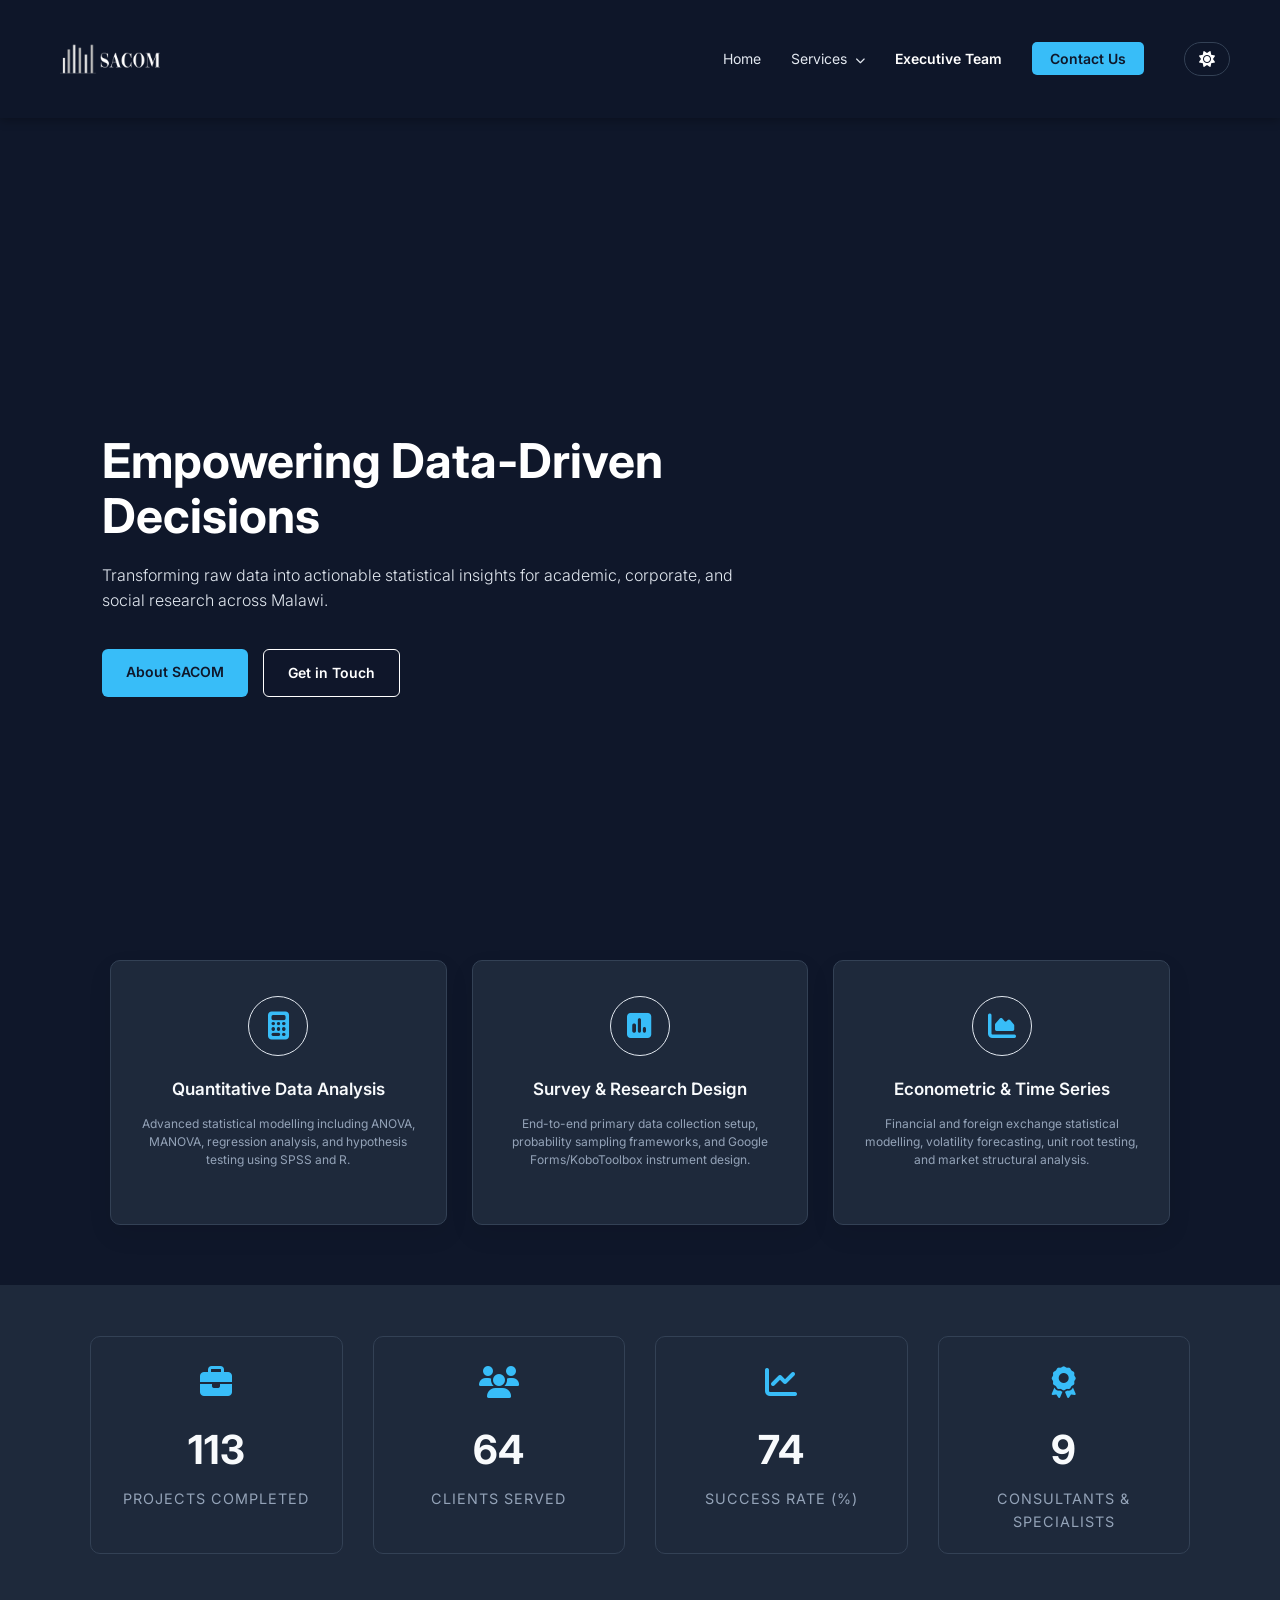
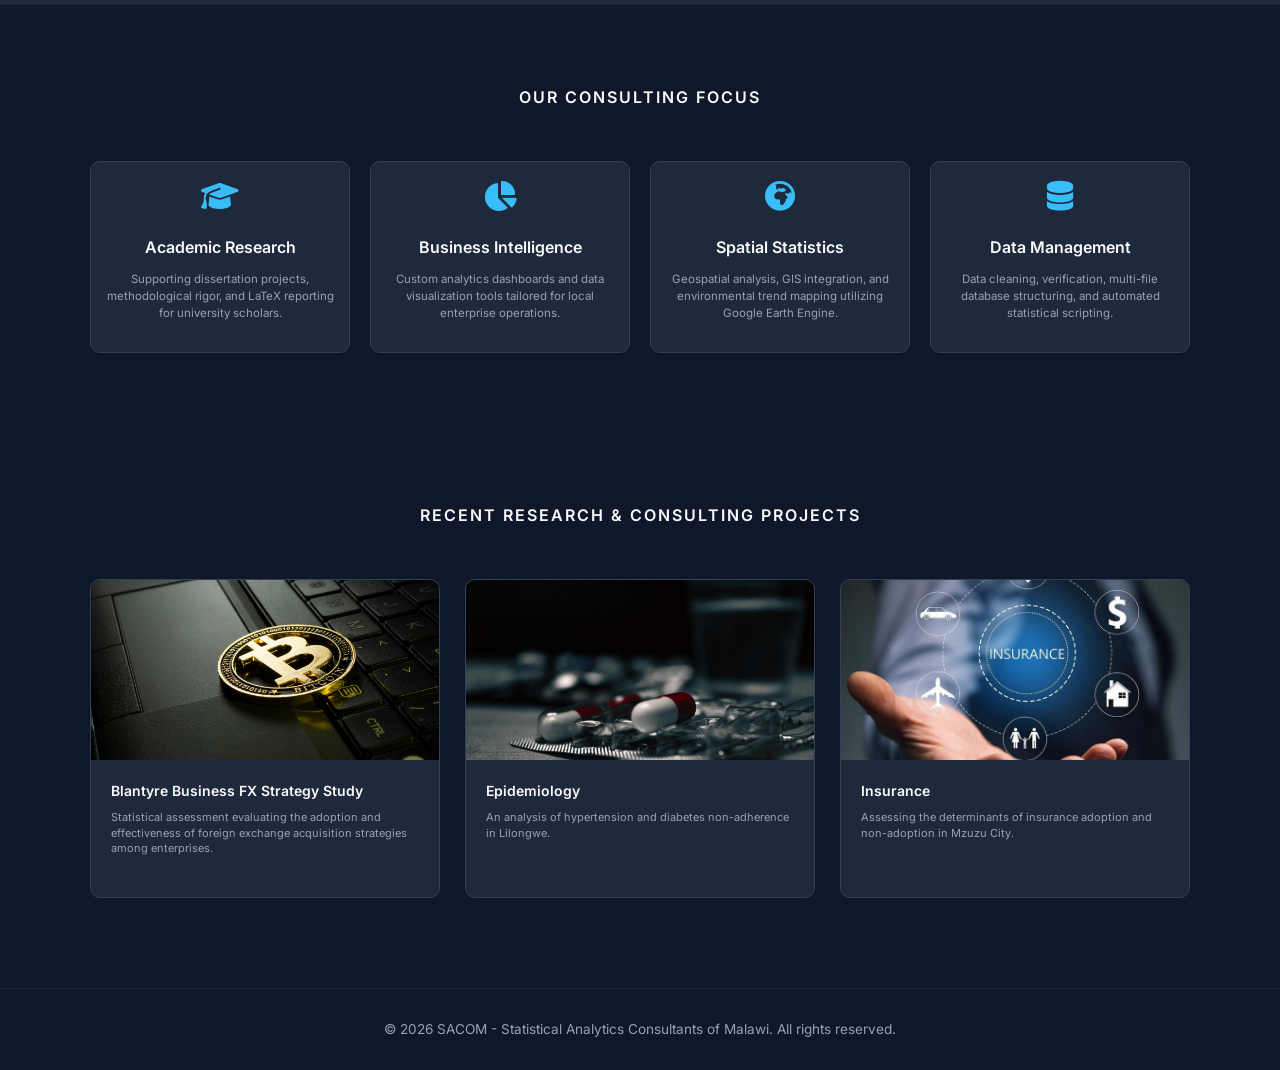
==== index.html @ 36b1c15a "Add files via upload" ====
<!DOCTYPE html>
<html lang="en" data-theme="dark">
<head>
    <meta charset="UTF-8">
    <meta name="viewport" content="width=device-width, initial-scale=1.0">
    <title>SACOM - Statistical Analytics Consultants of Malawi</title>
    <!-- Google Fonts -->
    <link href="https://fonts.googleapis.com/css2?family=Inter:wght@300;400;500;600;700&display=swap" rel="stylesheet">
    <!-- Font Awesome Icons -->
    <link rel="stylesheet" href="https://cdnjs.cloudflare.com/ajax/libs/font-awesome/6.4.0/css/all.min.css">
    <!-- External CSS -->
    <link rel="stylesheet" href="style.css">

    <style>
        /* MAIN CONTENT THEME VARIABLES (Excludes Fixed Navbar, Preloader & Footer) */
        :root {
            --bg-main: #f8fafc;
            --bg-card: #ffffff;
            --bg-hero: #f1f5f9;
            --bg-stat: #f1f5f9;
            --text-primary: #0f172a;
            --text-secondary: #475569;
            --border-color: #e2e8f0;
            --accent-color: #0284c7;
        }

        [data-theme="dark"] {
            --bg-main: #0f172a;
            --bg-card: #1e293b;
            --bg-hero: #0f172a;
            --bg-stat: #1e293b;
            --text-primary: #f8fafc;
            --text-secondary: #94a3b8;
            --border-color: #334155;
            --accent-color: #38bdf8;
        }

        /* Prevent horizontal scrolling & apply dynamic base theme */
        html, body {
            overflow-x: hidden;
            width: 100%;
            margin: 0;
            padding: 0;
            background-color: var(--bg-main) !important;
            color: var(--text-primary) !important;
            transition: background-color 0.3s ease, color 0.3s ease;
        }

        /* PRELOADER BASE STYLES (Locked Dark Theme) */
        #preloader {
            position: fixed;
            top: 0;
            left: 0;
            width: 100vw;
            height: 100vh;
            background-color: #0f172a;
            z-index: 99999;
            display: flex;
            justify-content: center;
            align-items: center;
            padding: 20px;
            box-sizing: border-box;
        }

        .loader-content {
            display: flex;
            flex-direction: column;
            align-items: center;
            justify-content: center;
            text-align: center;
            width: 100%;
            max-width: 500px;
        }

        .loader-logo {
            max-width: 280px;
            width: 100%;
            height: auto;
            object-fit: contain;
            margin-bottom: 25px;
        }

        .progress-container {
            width: 80%;
            max-width: 300px;
            height: 4px;
            background-color: #1e293b;
            border-radius: 2px;
            overflow: hidden;
            margin-bottom: 15px;
        }

        .progress-bar {
            width: 0%;
            height: 100%;
            background-color: #38bdf8;
            animation: loadingProgress 2s ease-in-out forwards;
        }

        @keyframes loadingProgress {
            0% { width: 0%; }
            100% { width: 100%; }
        }

        .loader-text {
            color: #94a3b8;
            font-size: 0.8rem;
            letter-spacing: 1.5px;
            font-weight: 600;
            margin: 0;
            max-width: 90%;
            word-wrap: break-word;
        }

        /* THEME TOGGLE BUTTON STYLES */
        .theme-toggle-btn {
            background: transparent;
            border: 1px solid #334155;
            color: #ffffff;
            padding: 8px 14px;
            border-radius: 20px;
            cursor: pointer;
            font-size: 1rem;
            transition: all 0.3s ease;
            display: flex;
            align-items: center;
            justify-content: center;
            margin-left: 10px;
        }

        .theme-toggle-btn:hover {
            border-color: #38bdf8;
            color: #38bdf8;
        }

        /* HERO & SECTION THEME DYNAMICS */
        .hero-section {
            background-color: var(--bg-hero) !important;
            min-height: 100vh !important;
            display: flex !important;
            flex-direction: column !important;
            justify-content: center !important;
            align-items: flex-start !important; /* Left-align container content */
            padding-top: 80px !important; /* Offset for navbar */
            padding-bottom: 0 !important;
            padding-left: 8% !important; /* Left padding for edge offset */
            padding-right: 8% !important;
            box-sizing: border-box !important;
            transition: background-color 0.3s ease;
        }

        .hero-content {
            text-align: left !important;
            max-width: 650px;
        }

        /* Locked Hero Title & Subtitle for High Contrast */
        .hero-title {
            color: #ffffff !important;
        }

        .hero-subtitle {
            color: #e2e8f0 !important;
        }

        /* SECTION BACKGROUNDS AND HEADINGS DYNAMIC FIX */
        .top-cards-container {
            background-color: var(--bg-main) !important;
            margin-top: 0 !important;
            margin-bottom: 0 !important;
            padding: 60px 20px !important;
            position: relative;
            z-index: 2;
            transition: background-color 0.3s ease, color 0.3s ease;
        }

        .focus-section, 
        .projects-section {
            background-color: var(--bg-main) !important;
            transition: background-color 0.3s ease, color 0.3s ease;
        }

        .section-title {
            color: var(--text-primary) !important;
            transition: color 0.3s ease;
        }

        /* CARD THEME STYLING */
        .top-card, .focus-item, .project-card, .stat-card {
            background-color: var(--bg-card) !important;
            border: 1px solid var(--border-color) !important;
            border-radius: 10px;
            transition: background-color 0.3s ease, border-color 0.3s ease;
        }

        .top-card h3, .focus-item h4, .project-body h4, .stat-card h3 {
            color: var(--text-primary) !important;
        }

        .top-card p, .focus-item p, .project-body p, .stat-card p {
            color: var(--text-secondary) !important;
        }

        .card-icon, .focus-icon, .stat-icon {
            color: var(--accent-color) !important;
        }

        .stats-section {
            background-color: var(--bg-stat) !important;
            padding: 50px 20px;
            transition: background-color 0.3s ease;
        }

        /* MOBILE RESPONSIVE STYLES (Screens <= 768px) */
        @media screen and (max-width: 768px) {
            .loader-logo {
                max-width: 200px !important;
                margin-bottom: 20px !important;
            }

            .loader-text {
                font-size: 0.7rem !important;
                letter-spacing: 1px !important;
            }

            .progress-container {
                width: 70% !important;
            }

            .navbar {
                padding: 12px 15px !important;
                flex-direction: column !important;
                align-items: center !important;
                gap: 12px !important;
                position: relative !important;
                width: 100% !important;
                box-sizing: border-box !important;
            }

            .logo-img {
                height: 100px !important;
            }

            .nav-links {
                display: flex !important;
                flex-wrap: wrap !important;
                justify-content: center !important;
                gap: 12px !important;
                padding: 0 !important;
                margin: 0 !important;
                font-size: 0.85rem !important;
            }

            .hero-section {
                padding: 40px 20px !important;
                min-height: 100vh !important;
                align-items: center !important;
            }

            .hero-content {
                padding: 20px 0 !important;
                text-align: center !important;
            }

            .hero-title {
                font-size: 1.8rem !important;
                line-height: 1.25 !important;
            }

            .hero-subtitle {
                font-size: 0.95rem !important;
                line-height: 1.5 !important;
                margin-bottom: 25px !important;
            }

            .hero-buttons {
                display: flex !important;
                flex-direction: column !important;
                gap: 12px !important;
                width: 100% !important;
            }

            .btn-primary, .btn-secondary {
                width: 100% !important;
                box-sizing: border-box !important;
                text-align: center !important;
            }

            .top-cards-container {
                display: flex !important;
                flex-direction: column !important;
                padding: 30px 15px !important;
                gap: 20px !important;
                margin-top: 0 !important;
            }

            .top-card, .focus-item, .project-card {
                width: 100% !important;
                box-sizing: border-box !important;
            }

            .focus-section, .projects-section {
                padding: 40px 15px !important;
            }

            .focus-grid, .projects-grid {
                display: flex !important;
                flex-direction: column !important;
                gap: 20px !important;
            }

            .section-title {
                font-size: 1.4rem !important;
                text-align: center !important;
            }
        }
    </style>
</head>

<body id="top">

    <!-- PRELOADER -->
    <div id="preloader">
        <div class="loader-content">
            <img src="SACOM1.png" alt="SACOM Logo" class="loader-logo">
            <div class="progress-container">
                <div class="progress-bar"></div>
            </div>
            <p class="loader-text">STATISTICAL ANALYTICS CONSULTANTS OF MALAWI</p>
        </div>
    </div>

    <!-- NAVIGATION HEADER (Locked Dark Theme) -->
    <nav class="navbar" style="position: fixed; top: 0; width: 100%; background-color: rgba(15, 23, 42, 0.95); z-index: 1000;">
        <a href="#top" class="logo">
            <img src="SACOM1.png" alt="SACOM Analytics Logo" class="logo-img">
        </a>
        <ul class="nav-links" style="display: flex; align-items: center;">
            <li><a href="#top">Home</a></li>
            <li class="dropdown">
                <a href="javascript:void(0)" class="dropdown-toggle">Services <i class="fas fa-chevron-down dropdown-arrow"></i></a>
                <ul class="dropdown-menu">
                    <li><a href="services.html">All Services</a></li>
                    <li><a href="academic.html">Academic & Research Advisory</a></li>
                    <li><a href="corporate.html">Corporate & Business Analytics</a></li>
                    <li><a href="me_analytics.html">Monitoring, Evaluation & Development Analytics</a></li>
                    <li><a href="training.html">Software Training & Professional Capacity Building</a></li>
                </ul>
            </li>
            <li><a href="executive-team.html" style="color: #ffffff; font-weight: 600; text-decoration: none;">Executive Team</a></li>
            <li><a href="https://mail.google.com/mail/?view=cm&fs=1&to=sacom.consultants.info@gmail.com&su=Inquiry%20for%20SACOM" target="_blank" class="btn-contact" style="background-color: #38bdf8; color: #0f172a; padding: 8px 18px; border-radius: 5px; font-weight: 600; text-decoration: none;">Contact Us</a></li>
            
            <!-- THEME TOGGLE BUTTON -->
            <li>
                <button id="theme-toggle" class="theme-toggle-btn" aria-label="Toggle Theme">
                    <i class="fas fa-sun" id="theme-icon"></i>
                </button>
            </li>
        </ul>
    </nav>

    <!-- HERO SECTION -->  
    <section id="home" class="hero-section">
        <div class="hero-content">
            <h1 class="hero-title" style="color: #ffffff !important;">Empowering Data-Driven Decisions</h1>
            <p class="hero-subtitle" style="color: #e2e8f0 !important;">Transforming raw data into actionable statistical insights for academic, corporate, and social research across Malawi.</p>
            <div class="hero-buttons">
                <a href="about.html" class="btn-primary" style="background-color: #38bdf8; color: #0f172a; padding: 12px 24px; border-radius: 6px; font-weight: 600; text-decoration: none;">About SACOM</a>
                <a href="https://mail.google.com/mail/?view=cm&fs=1&to=sacom.consultants.info@gmail.com&su=Inquiry%20for%20SACOM" target="_blank" class="btn-secondary" style="border: 1px solid #ffffff; color: #ffffff !important; padding: 12px 24px; border-radius: 6px; font-weight: 600; text-decoration: none;">Get in Touch</a>
            </div>
        </div>
    </section>

    <!-- CORE SERVICES CARDS SECTION -->
    <section id="services" class="top-cards-container">
        <div class="top-card">
            <div class="card-icon"><i class="fa-solid fa-calculator"></i></div>
            <h3>Quantitative Data Analysis</h3>
            <p>Advanced statistical modelling including ANOVA, MANOVA, regression analysis, and hypothesis testing using SPSS and R.</p>
        </div>
        <div class="top-card">
            <div class="card-icon"><i class="fa-solid fa-square-poll-vertical"></i></div>
            <h3>Survey & Research Design</h3>
            <p>End-to-end primary data collection setup, probability sampling frameworks, and Google Forms/KoboToolbox instrument design.</p>
        </div>
        <div class="top-card">
            <div class="card-icon"><i class="fa-solid fa-chart-area"></i></div>
            <h3>Econometric & Time Series</h3>
            <p>Financial and foreign exchange statistical modelling, volatility forecasting, unit root testing, and market structural analysis.</p>
        </div>
    </section>

    <!-- STATS COUNTER SECTION -->
    <section class="stats-section">
        <div class="stats-container">
            <div class="stat-card">
                <div class="stat-icon"><i class="fa-solid fa-briefcase"></i></div>
                <h3 class="counter" data-target="150">0</h3>
                <p>Projects Completed</p>
            </div>
            <div class="stat-card">
                <div class="stat-icon"><i class="fa-solid fa-users"></i></div>
                <h3 class="counter" data-target="85">0</h3>
                <p>Clients Served</p>
            </div>
            <div class="stat-card">
                <div class="stat-icon"><i class="fa-solid fa-chart-line"></i></div>
                <h3 class="counter" data-target="98">0</h3>
                <p>Success Rate (%)</p>
            </div>
            <div class="stat-card">
                <div class="stat-icon"><i class="fa-solid fa-award"></i></div>
                <h3 class="counter" data-target="12">0</h3>
                <p>Consultants & Specialists</p>
            </div>
        </div>
    </section>

    <!-- CONSULTING FOCUS SECTION -->
    <section id="focus" class="focus-section">
        <h2 class="section-title">OUR CONSULTING FOCUS</h2>
        <div class="focus-grid">
            <div class="focus-item">
                <div class="focus-icon"><i class="fa-solid fa-graduation-cap"></i></div>
                <h4>Academic Research</h4>
                <p>Supporting dissertation projects, methodological rigor, and LaTeX reporting for university scholars.</p>
            </div>
            <div class="focus-item">
                <div class="focus-icon"><i class="fa-solid fa-chart-pie"></i></div>
                <h4>Business Intelligence</h4>
                <p>Custom analytics dashboards and data visualization tools tailored for local enterprise operations.</p>
            </div>
            <div class="focus-item">
                <div class="focus-icon"><i class="fa-solid fa-earth-africa"></i></div>
                <h4>Spatial Statistics</h4>
                <p>Geospatial analysis, GIS integration, and environmental trend mapping utilizing Google Earth Engine.</p>
            </div>
            <div class="focus-item">
                <div class="focus-icon"><i class="fa-solid fa-database"></i></div>
                <h4>Data Management</h4>
                <p>Data cleaning, verification, multi-file database structuring, and automated statistical scripting.</p>
            </div>
        </div>
    </section>

    <!-- RECENT PROJECTS SECTION -->
    <section id="projects" class="projects-section">
        <h2 class="section-title">RECENT RESEARCH & CONSULTING PROJECTS</h2>
        <div class="projects-grid">
            <div class="project-card">
                <img class="project-img" src="fx1.jpg" alt="Foreign Exchange Market Study">
                <div class="project-body">
                    <h4>Blantyre Business FX Strategy Study</h4>
                    <p>Statistical assessment evaluating the adoption and effectiveness of foreign exchange acquisition strategies among enterprises.</p>
                </div>
            </div>
            <div class="project-card">
                <img class="project-img" src="epd.jpg" alt="Epidemiological Research">
                <div class="project-body">
                    <h4>Epidemiology</h4>
                    <p>An analysis of hypertension and diabetes non-adherence in Lilongwe.</p>
                </div>
            </div>
            <div class="project-card">
                <img class="project-img" src="ins.jpeg" alt="Financial Market Analytics">
                <div class="project-body">
                    <h4>Insurance</h4>
                    <p>Assessing the determinants of insurance adoption and non-adoption in Mzuzu City.</p>
                </div>
            </div>
        </div>
    </section>

    <!-- FOOTER SECTION (Locked Dark Theme) -->
    <footer style="background-color: #0f172a; border-top: 1px solid #1e293b; padding: 30px 20px; text-align: center;">
        <p style="color: #94a3b8; font-size: 0.85rem; margin: 0;">
            &copy; <span id="current-year">2026</span> SACOM - Statistical Analytics Consultants of Malawi. All rights reserved.
        </p>
    </footer>

   <!-- FLOATING BACK-TO-TOP BUTTON -->
    <a href="#top" id="backToTop" class="back-to-top" aria-label="Back to Top">
        <i class="fas fa-arrow-up"></i>
    </a>

    <!-- External JavaScript -->
    <script src="script.js"></script>
</body>
</html>
---- style.css ----
/* --- RESET & GLOBAL STYLES --- */
* {
    margin: 0;
    padding: 0;
    box-sizing: border-box;
    font-family: 'Inter', sans-serif;
    scroll-behavior: smooth;
}

body {
    color: #333333;
    background-color: #f8fafc;
    line-height: 1.6;
}

a {
    text-decoration: none;
    color: inherit;
}

/* --- HERO SECTION --- */
.hero-section {
    position: relative; /* Changed back from sticky */
    min-height: 650px;
    background: linear-gradient(rgba(15, 23, 42, 0.82), rgba(15, 23, 42, 0.82)), 
                url('https://images.unsplash.com/photo-1486406146926-c627a92ad1ab?q=80&w=2070&auto=format&fit=crop') no-repeat center center/cover;
    color: #ffffff;
    padding: 120px 80px 120px 80px;
}

/* --- SERVICES PAGE HERO --- */
.services-hero {
    padding-top: 140px !important;
    padding-bottom: 40px;
    text-align: center;
}

/* Navigation Header */
.navbar {
    position: fixed;
    top: 0;
    left: 0;
    width: 100%;
    z-index: 1000;
    background-color: rgba(15, 23, 42, 0.95); /* Dark background keeps text visible while scrolling */
    display: flex;
    justify-content: space-between;
    align-items: center;
    padding: 9px 50px;
    box-shadow: 0 2px 10px rgba(0, 0, 0, 0.3);
}

.logo {
    display: flex;
    align-items: center;
    gap: 12px;
    font-weight: 700;
    letter-spacing: 1.5px;
    font-size: 20px;
}

.logo-subtext {
    font-size: 10px; 
    font-weight: 300; 
    letter-spacing: 3px; 
    display: block; 
    margin-top: -4px;
}

.logo-icon {
    font-size: 28px;
    color: #ffffff;
}

.nav-links {
    display: flex;
    align-items: center;
    gap: 30px;
    list-style: none;
    font-size: 14px;
    font-weight: 400;
    color: #e2e8f0;
}

.nav-links a:hover {
    color: #ffffff;
}

.btn-contact {
    background-color: #4f709c;
    color: white;
    padding: 8px 18px;
    border-radius: 4px;
    transition: background 0.3s;
}

.btn-contact:hover {
    background-color: #213555;
}

/* Hero Content */
.hero-content {
    max-width: 650px;
    margin-top: 150px;
}

.hero-title {
    font-size: 48px;
    font-weight: 700;
    line-height: 1.15;
    margin-bottom: 20px;
}

.hero-subtitle {
    font-size: 16px;
    color: #cbd5e1;
    margin-bottom: 35px;
    font-weight: 300;
}

.hero-buttons {
    display: flex;
    gap: 15px;
}

.btn-primary {
    background-color: #5b8fb9;
    color: white;
    padding: 12px 28px;
    border-radius: 4px;
    font-weight: 500;
    font-size: 14px;
    transition: background 0.3s;
}

.btn-primary:hover {
    background-color: #4f709c;
}

.btn-secondary {
    background-color: rgba(15, 23, 42, 0.6);
    border: 1px solid rgba(255, 255, 255, 0.2);
    color: white;
    padding: 12px 28px;
    border-radius: 4px;
    font-weight: 500;
    font-size: 14px;
    transition: border-color 0.3s;
}

.btn-secondary:hover {
    border-color: #ffffff;
}

/* --- SERVICES CARDS SECTION --- */
.top-cards-container {
    max-width: 1100px;
    margin: -90px auto 0 auto;
    position: relative;
    z-index: 10;
    display: grid;
    grid-template-columns: repeat(3, 1fr);
    gap: 25px;
    padding: 0 20px;
}

.top-card {
    background: #ffffff;
    padding: 35px 25px 30px 25px;
    border-radius: 6px;
    text-align: center;
    box-shadow: 0 10px 25px rgba(0, 0, 0, 0.08);
    display: flex;
    flex-direction: column;
    align-items: center;
    transition: transform 0.3s ease;
}

.top-card:hover {
    transform: translateY(-5px);
}

.top-card .card-icon {
    font-size: 28px;
    color: #30475e;
    margin-bottom: 20px;
    width: 60px;
    height: 60px;
    border-radius: 50%;
    border: 1px solid #e2e8f0;
    display: flex;
    align-items: center;
    justify-content: center;
}

.top-card h3 {
    font-size: 17px;
    font-weight: 600;
    color: #1e293b;
    margin-bottom: 12px;
}

.top-card p {
    font-size: 12px;
    color: #64748b;
    line-height: 1.5;
    margin-bottom: 25px;
}

.btn-card {
    background-color: #4f709c;
    color: white;
    padding: 8px 24px;
    border-radius: 4px;
    font-size: 13px;
    font-weight: 500;
    margin-top: auto;
}

/* --- CONSULTING FOCUS SECTION --- */
.focus-section {
    padding: 80px 20px;
    text-align: center;
    background-color: #f1f5f9;
}

.section-title {
    font-size: 16px;
    letter-spacing: 2px;
    color: #64748b;
    text-transform: uppercase;
    font-weight: 600;
    margin-bottom: 50px;
}

.focus-grid {
    max-width: 1100px;
    margin: 0 auto;
    display: grid;
    grid-template-columns: repeat(4, 1fr);
    gap: 20px;
}

.focus-item {
    display: flex;
    flex-direction: column;
    align-items: center;
    padding: 10px;
}

.focus-icon {
    font-size: 30px;
    color: #4f709c;
    margin-bottom: 15px;
}

.focus-item h4 {
    font-size: 16px;
    font-weight: 600;
    color: #1e293b;
    margin-bottom: 10px;
}

.focus-item p {
    font-size: 11.5px;
    color: #64748b;
    line-height: 1.5;
    margin-bottom: 20px;
}

.btn-link {
    background-color: #e2e8f0;
    color: #475569;
    padding: 6px 16px;
    border-radius: 4px;
    font-size: 11px;
    font-weight: 500;
}

/* --- RECENT PROJECTS SECTION --- */
.projects-section {
    background-color: #0f172a;
    padding: 70px 20px 90px 20px;
    text-align: center;
}

.projects-section .section-title {
    color: #cbd5e1;
}

.projects-grid {
    max-width: 1100px;
    margin: 0 auto;
    display: grid;
    grid-template-columns: repeat(3, 1fr);
    gap: 25px;
}

.project-card {
    background-color: #ffffff;
    border-radius: 6px;
    overflow: hidden;
    text-align: left;
    display: flex;
    flex-direction: column;
}

.project-img {
    width: 100%;
    height: 180px;
    object-fit: cover;
}

.project-body {
    padding: 20px;
    display: flex;
    flex-direction: column;
    flex-grow: 1;
}

.project-body h4 {
    font-size: 14px;
    font-weight: 600;
    color: #1e293b;
    margin-bottom: 8px;
}

.project-body p {
    font-size: 11px;
    color: #64748b;
    margin-bottom: 20px;
    line-height: 1.4;
}

.btn-view {
    background-color: #5b8fb9;
    color: white;
    padding: 6px 20px;
    border-radius: 4px;
    font-size: 12px;
    width: fit-content;
    margin-top: auto;
}

/* Responsive Layout Adjustments */
@media (max-width: 900px) {
    .top-cards-container, .focus-grid, .projects-grid {
        grid-template-columns: repeat(2, 1fr);
    }
}
@media (max-width: 600px) {
    .hero-section { padding: 20px 20px 100px 20px; }
    .top-cards-container, .focus-grid, .projects-grid {
        grid-template-columns: 1fr;
    }
}

/* Logo Styling */
.logo {
    display: flex;
    align-items: center;
}

.logo-img {
    height: 100px;
    width: 120px;
    object-fit: contain;
}

/* --- ABOUT PAGE STYLES --- */
.about-container {
    max-width: 900px;
    margin: 60px auto;
    padding: 0 20px;
}

.about-content-card {
    background-color: #0f172a;
    padding: 50px 40px;
    border-radius: 8px;
    box-shadow: 0 10px 30px rgba(0, 0, 0, 0.05);
}

.about-title {
    font-size: 32px;
    font-weight: 700;
    color: #7697e3;
    margin-bottom: 10px;
}

.title-underline {
    width: 60px;
    height: 4px;
    background-color: #5b8fb9;
    margin-bottom: 30px;
    border-radius: 2px;
}

.about-text {
    font-size: 16px;
    color: #ffffff;
    line-height: 1.8;
    margin-bottom: 20px;
}

/* --- PRELOADER STYLES --- */
#preloader {
    position: fixed;
    top: 0;
    left: 0;
    width: 100%;
    height: 100vh;
    background-color: #0f172a;
    display: flex;
    justify-content: center;
    align-items: center;
    z-index: 9999;
    transition: opacity 0.6s ease, visibility 0.6s ease;
}

#preloader.fade-out {
    opacity: 0;
    visibility: hidden;
}

.loader-content {
    text-align: center;
    display: flex;
    flex-direction: column;
    align-items: center;
}

/* Animated Logo inside Preloader */
.loader-logo {
    height: 500px; /* Adjust height to match your desired logo size */
    width: auto;
    object-fit: contain;
    animation: logoFloat 3s ease-in-out infinite alternate;
}

/* Vertical Floating Animation with Soft Glow Effect */
@keyframes logoFloat {
    0% {
        transform: translateY(0);
        filter: drop-shadow(0 2px 4px rgba(56, 189, 248, 0.2));
    }
    100% {
        transform: translateY(-12px);
        filter: drop-shadow(0 10px 20px rgba(76, 186, 233, 0.4));
    }
}

/* Loading Bar */
.progress-container {
    width: 220px;
    height: 4px;
    background-color: rgba(255, 255, 255, 0.1);
    border-radius: 4px;
    margin: 5px 0 12px 0;
    overflow: hidden;
}

.progress-bar {
    width: 0%;
    height: 100%;
    background-color: #38bdf8;
    border-radius: 4px;
    animation: fillProgress 2s ease-in-out forwards;
}

@keyframes fillProgress {
    0% { width: 0%; }
    50% { width: 60%; }
    100% { width: 100%; }
}

.loader-text {
    color: #94a3b8;
    font-size: 12px;
    font-weight: 600;
    letter-spacing: 2px;
}

/* --- DROPDOWN NAVIGATION --- */
.nav-links li.dropdown {
    position: relative;
}

.dropdown-arrow {
    font-size: 10px;
    margin-left: 4px;
    transition: transform 0.3s ease;
}

/* Hide menu by default */
.dropdown-menu {
    position: absolute;
    top: 100%;
    left: 0;
    background-color: #0f172a; /* Matches navbar background */
    min-width: 200px;
    padding: 10px 0;
    margin-top: 10px;
    border-radius: 6px;
    box-shadow: 0 10px 25px rgba(0, 0, 0, 0.3);
    list-style: none;
    opacity: 0;
    visibility: hidden;
    transform: translateY(10px);
    transition: all 0.3s ease;
    z-index: 1001;
}

/* Dropdown menu items styling */
.dropdown-menu li {
    width: 100%;
}

.dropdown-menu li a {
    display: block;
    padding: 10px 20px;
    color: #cbd5e1;
    font-size: 14px;
    white-space: nowrap;
    transition: background-color 0.2s ease, color 0.2s ease;
}

.dropdown-menu li a:hover {
    background-color: #1e293b;
    color: #38bdf8;
}

/* Display menu on hover */
.dropdown:hover .dropdown-menu {
    opacity: 1;
    visibility: visible;
    transform: translateY(0);
}

.dropdown:hover .dropdown-arrow {
    transform: rotate(180deg);
}

/* --- SERVICES PAGE STYLES --- */
body.services-page {
    background-color: #ffffff;
    color: #e2e8f0;
    font-family: 'Inter', sans-serif;
}

.services-hero {
    text-align: center;
    padding: 60px 20px 40px;
    max-width: 900px;
    margin: 0 auto;
}

.services-hero h1 {
    font-size: 32px;
    font-weight: 800;
    letter-spacing: 1px;
    color: #1e293b;
    text-transform: uppercase;
}

.hero-divider {
    width: 70px;
    height: 4px;
    background-color: #f59e0b; /* Gold/Yellow accent bar */
    margin: 15px auto 20px;
    border-radius: 2px;
}

.services-hero p {
    color: #000000;
    font-size: 16px;
    line-height: 1.6;
}

/* 2-Column Grid Layout matching reference template */
.services-section {
    max-width: 1200px;
    margin: 0 auto;
    padding: 20px 20px 80px;
}

.services-grid {
    display: grid;
    grid-template-columns: repeat(2, 1fr);
    gap: 30px;
}

@media (max-width: 900px) {
    .services-grid {
        grid-template-columns: 1fr;
    }
}

/* Individual Card Design */
.service-card {
    background-color: #131f37;
    border: 1px solid #1e2d4a;
    border-radius: 12px;
    padding: 30px;
    transition: transform 0.3s ease, box-shadow 0.3s ease, border-color 0.3s ease;
}

.service-card:hover {
    transform: translateY(-5px);
    border-color: #38bdf8;
    box-shadow: 0 12px 30px rgba(0, 0, 0, 0.4);
}

.card-header {
    display: flex;
    align-items: center;
    gap: 16px;
    margin-bottom: 18px;
}

/* Badge for Logos (Golden yellow container like template image) */
.card-badge {
    width: 54px;
    height: 54px;
    background-color: #ffffff;
    border-radius: 10px;
    display: flex;
    align-items: center;
    justify-content: center;
    flex-shrink: 0;
}

.package-logo {
    width: 32px;
    height: 32px;
    object-fit: contain;
}

.card-header h3 {
    font-size: 20px;
    font-weight: 700;
    color: #ffffff;
    line-height: 1.3;
}

.card-desc {
    color: #94a3b8;
    font-size: 14px;
    line-height: 1.6;
    margin-bottom: 22px;
}

/* Bullet list with turquoise icons */
.card-list {
    list-style: none;
    padding: 0;
    margin: 0;
}

.card-list li {
    font-size: 14px;
    color: #cbd5e1;
    margin-bottom: 10px;
    display: flex;
    align-items: flex-start;
    gap: 10px;
}

.card-list li i {
    color: #38bdf8; /* Soft blue checkmark */
    font-size: 15px;
    margin-top: 3px;
}

/* ==========================================
   MOBILE & RESPONSIVE LAYOUT FIXES
   ========================================== */

/* Prevent horizontal page scrolling */
html, body {
    width: 100%;
    overflow-x: hidden;
}

/* Adjust layout on screens 768px wide or smaller */
@media screen and (max-width: 768px) {

    /* 1. Fix Executive Cards (Stack image above text) */
    div[style*="display: flex; gap: 35px"] {
        flex-direction: column !important;
        align-items: center !important;
        text-align: center !important;
        padding: 20px !important;
        gap: 20px !important;
    }

    /* Center bullet points inside stacked cards */
    div[style*="display: flex; gap: 35px"] ul {
        text-align: left !important;
        padding-left: 20px !important;
    }


    /* 2. Fix Grid Cards (Services & Capacity Building) */
    div[style*="grid-template-columns"] {
        grid-template-columns: 1fr !important; /* Force single column on mobile */
        gap: 15px !important;
    }

    /* 3. Adjust Hero Typography & Spacing */
    .services-hero, section {
        padding-left: 15px !important;
        padding-right: 15px !important;
    }

    h1 {
        font-size: 1.75rem !important;
        line-height: 1.3 !important;
    }

    h2 {
        font-size: 1.4rem !important;
    }

    p {
        font-size: 0.95rem !important;
        text-align: left !important; /* Avoid stretched text justification on mobile */
    }

    /* 4. Fix Navbar Overflow on Mobile */
    .navbar {
        padding: 12px 15px !important;
        flex-wrap: wrap;
    }

    .nav-links {
        gap: 12px !important;
        font-size: 0.85rem !important;
        flex-wrap: wrap;
        justify-content: center;
    }

    /* Reduce image size slightly for mobile header */
    div[style*="width: 150px; height: 150px"] {
        width: 120px !important;
        height: 120px !important;
    }
}
/* STATS SECTION STYLES */
.stats-section {
    background-color: #0f172a;
    padding: 50px 20px;
    border-top: 1px solid #1e293b;
    border-bottom: 1px solid #1e293b;
}

.stats-container {
    max-width: 1100px;
    margin: 0 auto;
    display: grid;
    grid-template-columns: repeat(auto-fit, minmax(200px, 1fr));
    gap: 30px;
    text-align: center;
}

.stat-card {
    padding: 20px;
}

.stat-icon {
    font-size: 2rem;
    color: #38bdf8;
    margin-bottom: 10px;
}

.counter {
    font-size: 2.5rem;
    font-weight: 700;
    color: #f8fafc;
    margin: 5px 0;
}

.stat-card p {
    color: #94a3b8;
    font-size: 0.9rem;
    margin: 0;
    text-transform: uppercase;
    letter-spacing: 1px;
}
/* FLOATING BACK TO TOP BUTTON (WHITE STYLE) */
html {
    scroll-behavior: smooth;
}

.back-to-top {
    position: fixed;
    bottom: 30px;
    right: 30px;
    width: 50px;
    height: 50px;
    background-color: #ffffff;
    color: #0f172a !important;
    border-radius: 50%;
    display: flex;
    align-items: center;
    justify-content: center;
    font-size: 1.2rem;
    text-decoration: none;
    box-shadow: 0 4px 15px rgba(0, 0, 0, 0.35);
    opacity: 0;
    visibility: hidden;
    transform: translateY(20px);
    transition: all 0.3s ease-in-out;
    z-index: 9999;
}

/* Shown on scroll */
.back-to-top.active {
    opacity: 1;
    visibility: visible;
    transform: translateY(0);
}

/* Hover state */
.back-to-top:hover {
    background-color: #e2e8f0;
    color: #0284c7 !important;
    transform: translateY(-4px);
    box-shadow: 0 6px 20px rgba(255, 255, 255, 0.25);
}

@media screen and (max-width: 768px) {
    .back-to-top {
        bottom: 20px;
        right: 20px;
        width: 42px;
        height: 42px;
        font-size: 1rem;
    }
}
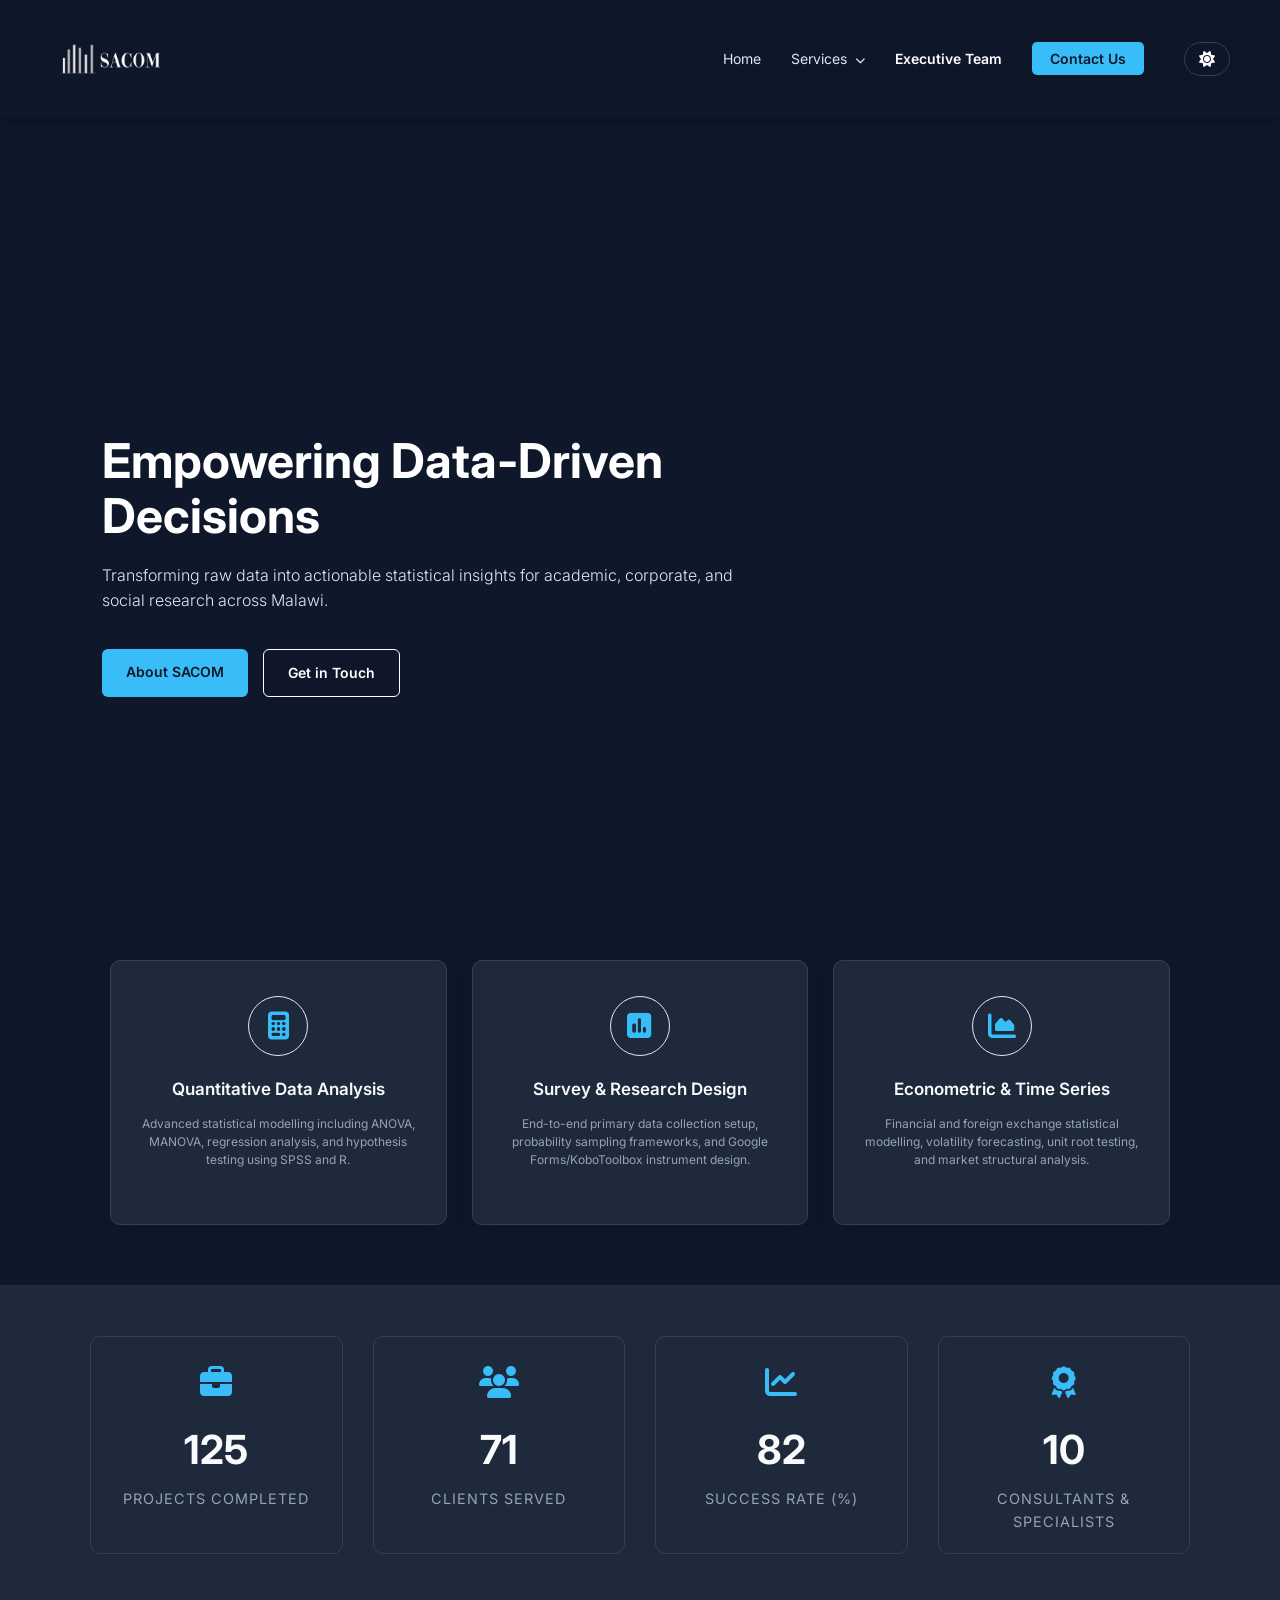
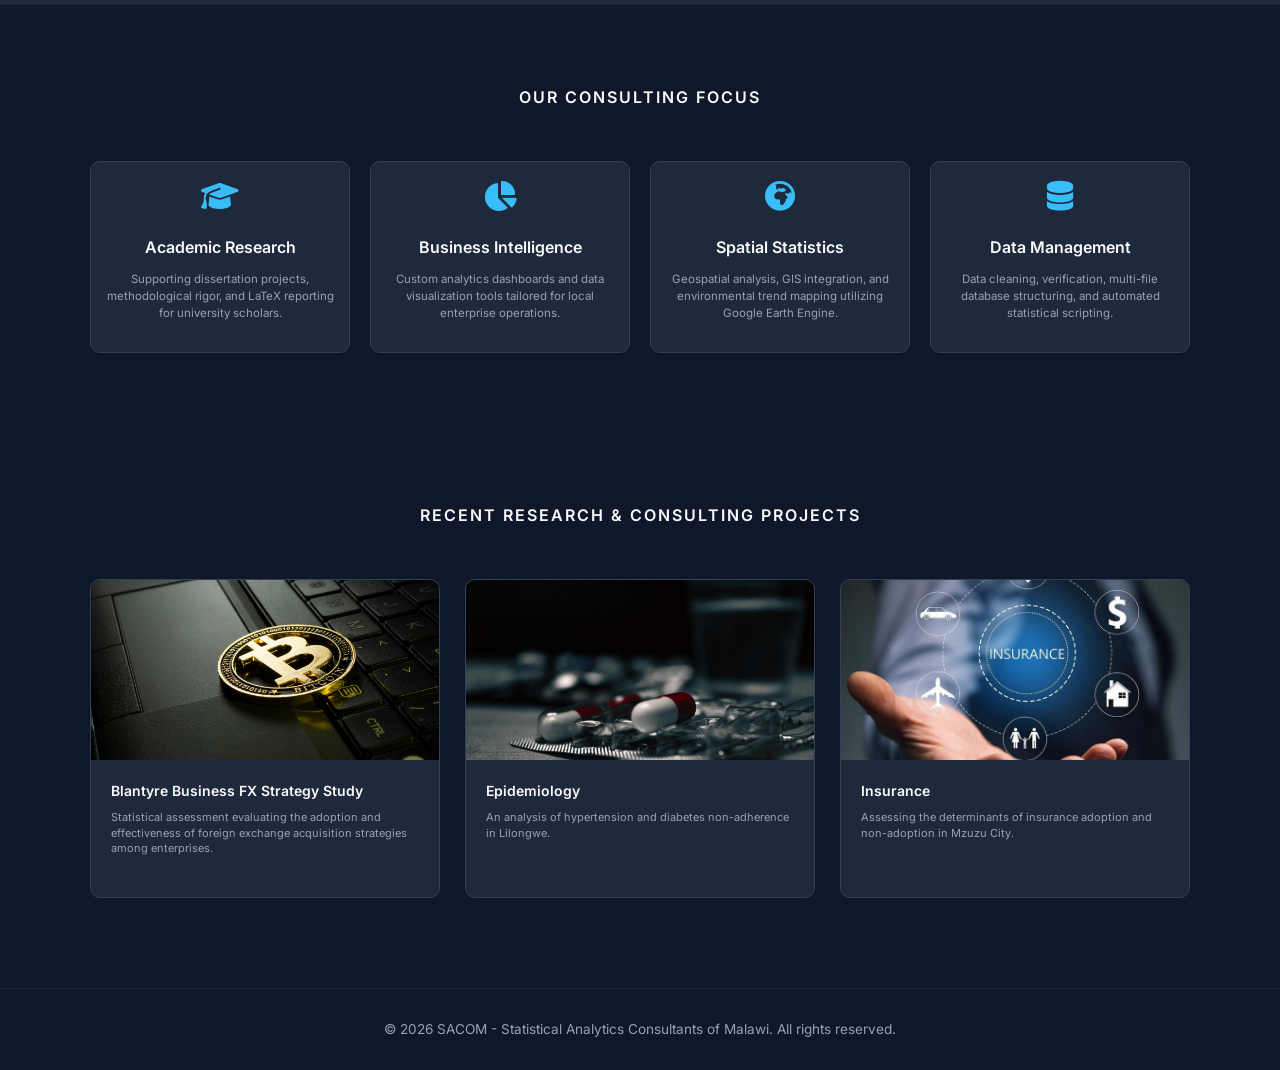
==== commit f2cc2416: "Add files via upload" ====
--- a/index.html
+++ b/index.html
@@ -4,6 +4,10 @@
     <meta charset="UTF-8">
     <meta name="viewport" content="width=device-width, initial-scale=1.0">
     <title>SACOM - Statistical Analytics Consultants of Malawi</title>
+    
+    <!-- FAVICON (Browser Tab & Search Bar Icon) -->
+    <link rel="icon" type="image/png" href="SACOM1.png">
+    
     <!-- Google Fonts -->
     <link href="https://fonts.googleapis.com/css2?family=Inter:wght@300;400;500;600;700&display=swap" rel="stylesheet">
     <!-- Font Awesome Icons -->
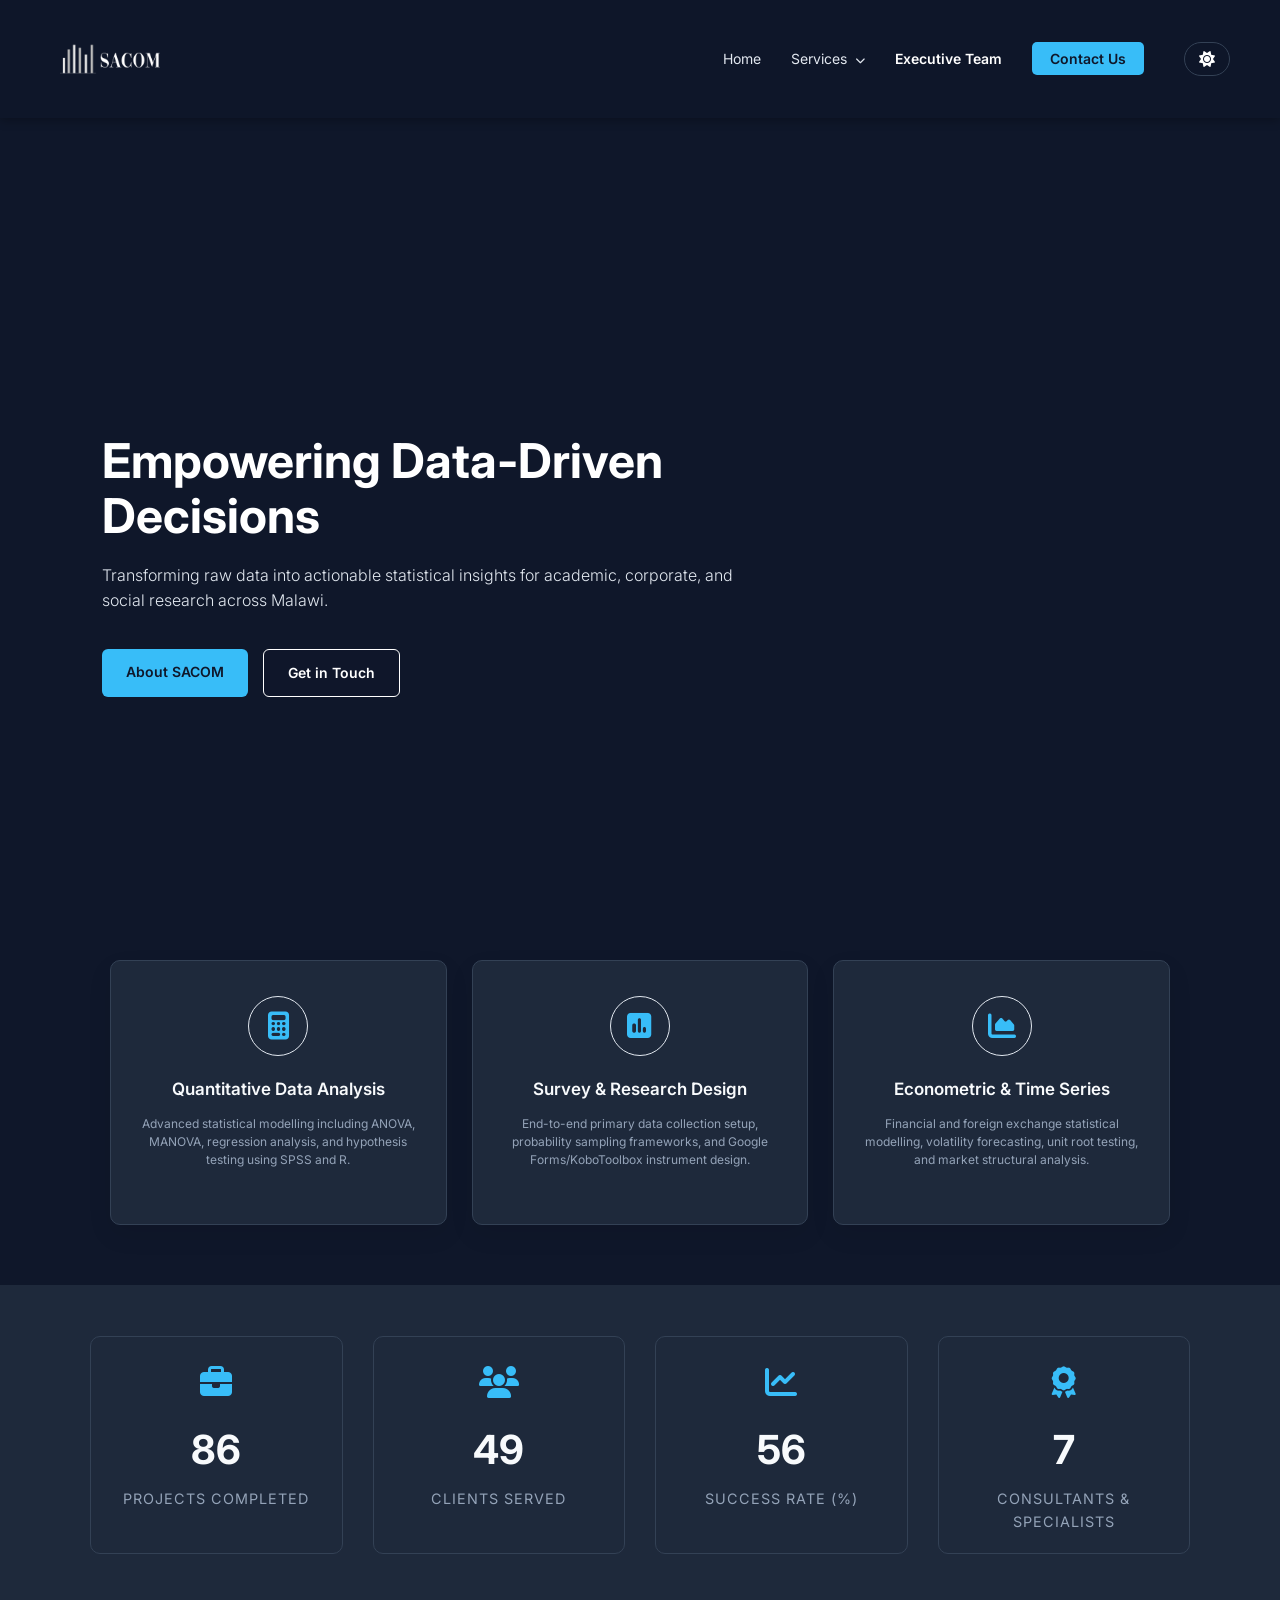
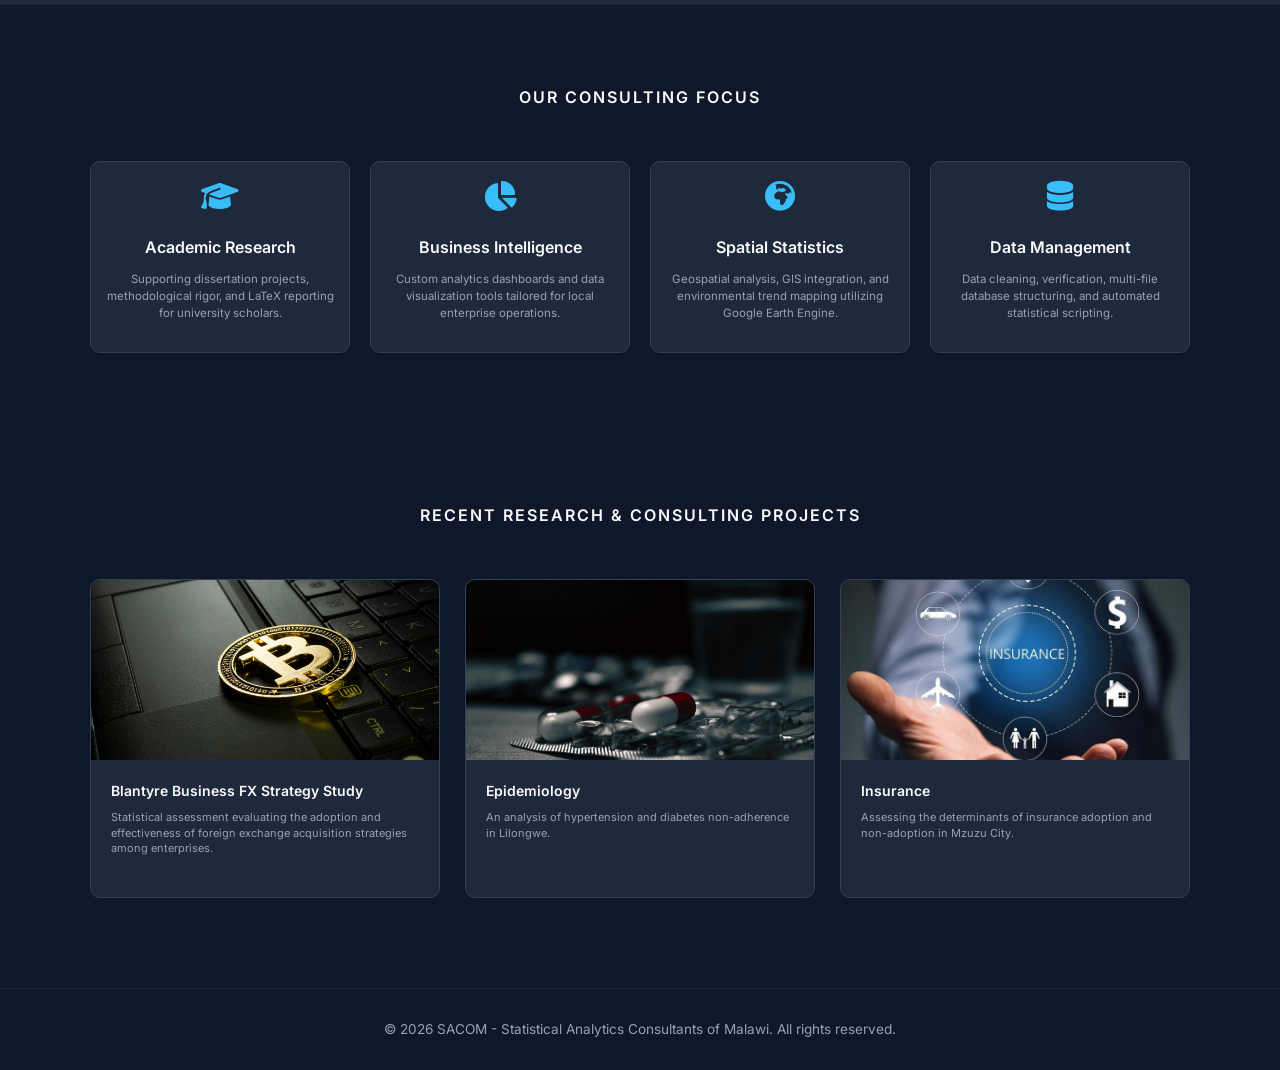
==== commit aca7a529: "Add files via upload" ====
--- a/index.html
+++ b/index.html
@@ -6,7 +6,7 @@
     <title>SACOM - Statistical Analytics Consultants of Malawi</title>
     
     <!-- FAVICON (Browser Tab & Search Bar Icon) -->
-    <link rel="icon" type="image/png" href="SACOM1.png">
+    <link rel="icon" type="image/jpeg" sizes="32x32" href="SACOM2.jpeg">
     
     <!-- Google Fonts -->
     <link href="https://fonts.googleapis.com/css2?family=Inter:wght@300;400;500;600;700&display=swap" rel="stylesheet">
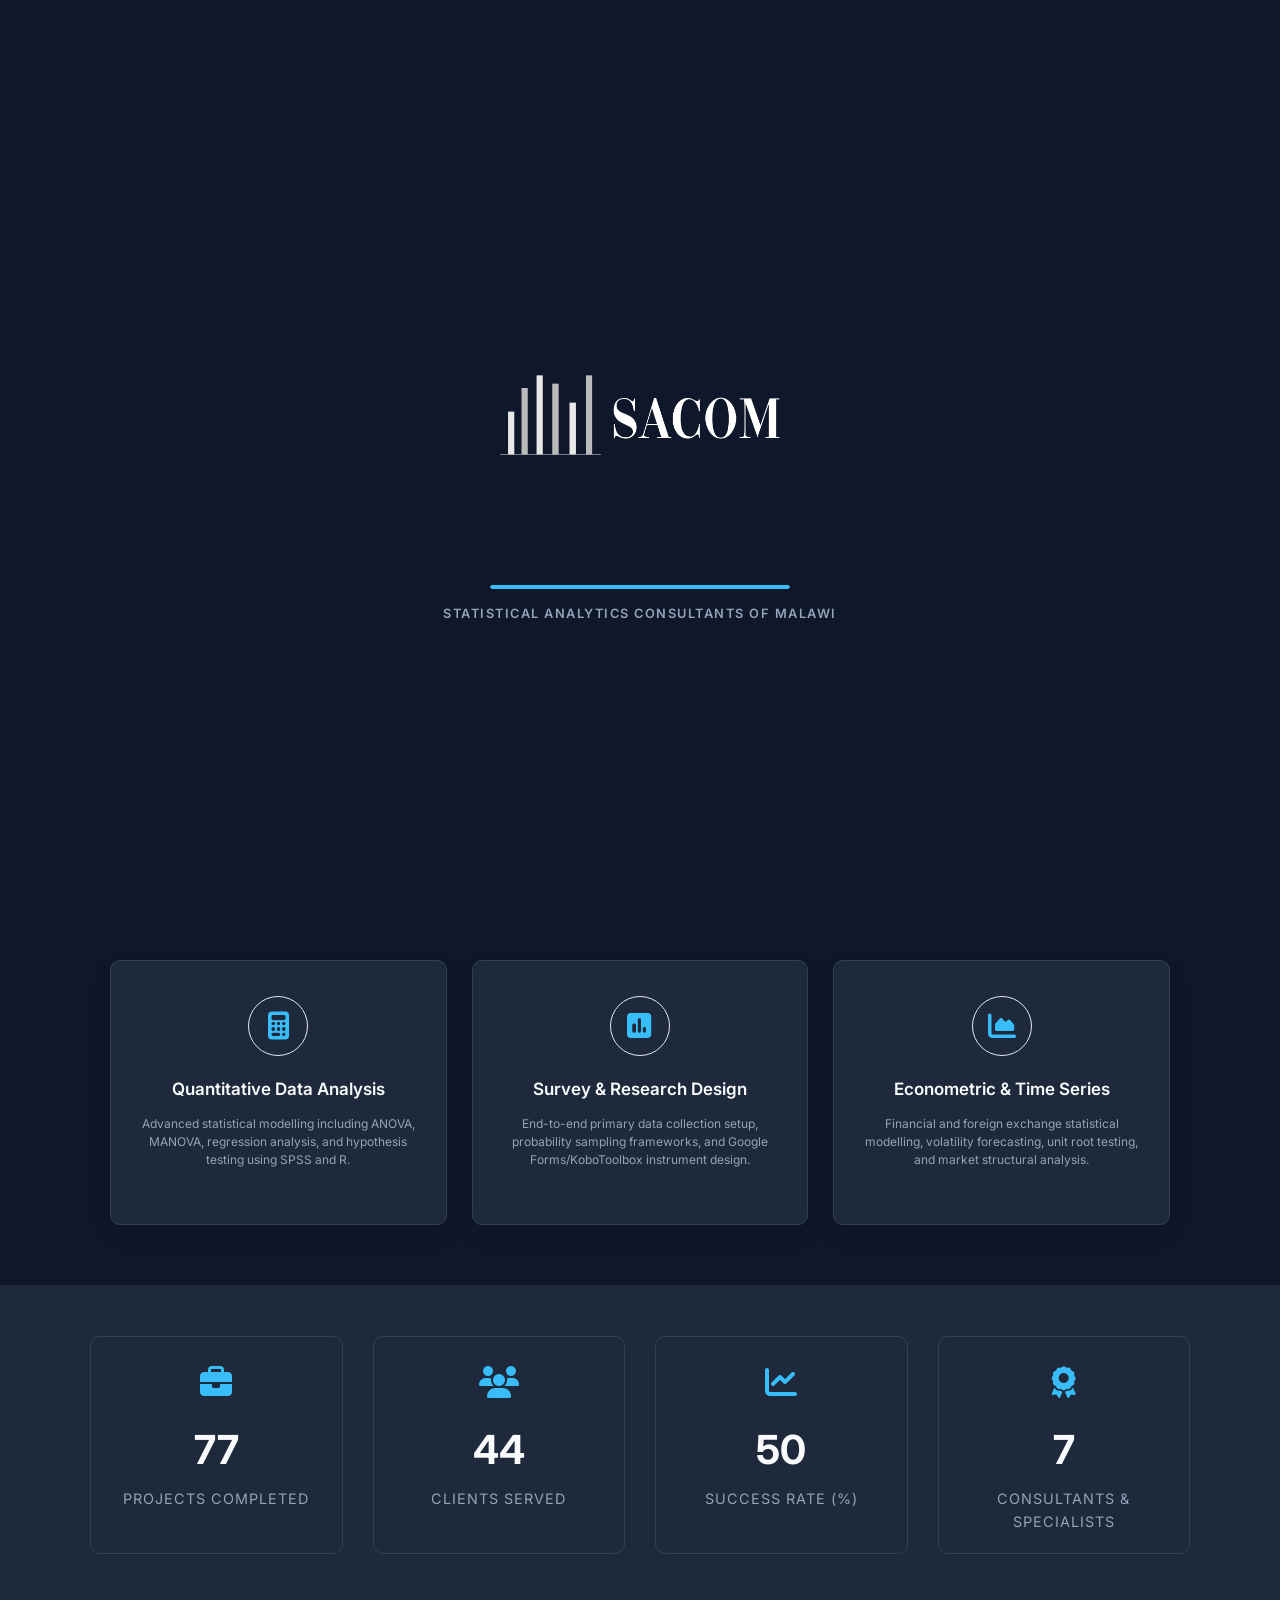
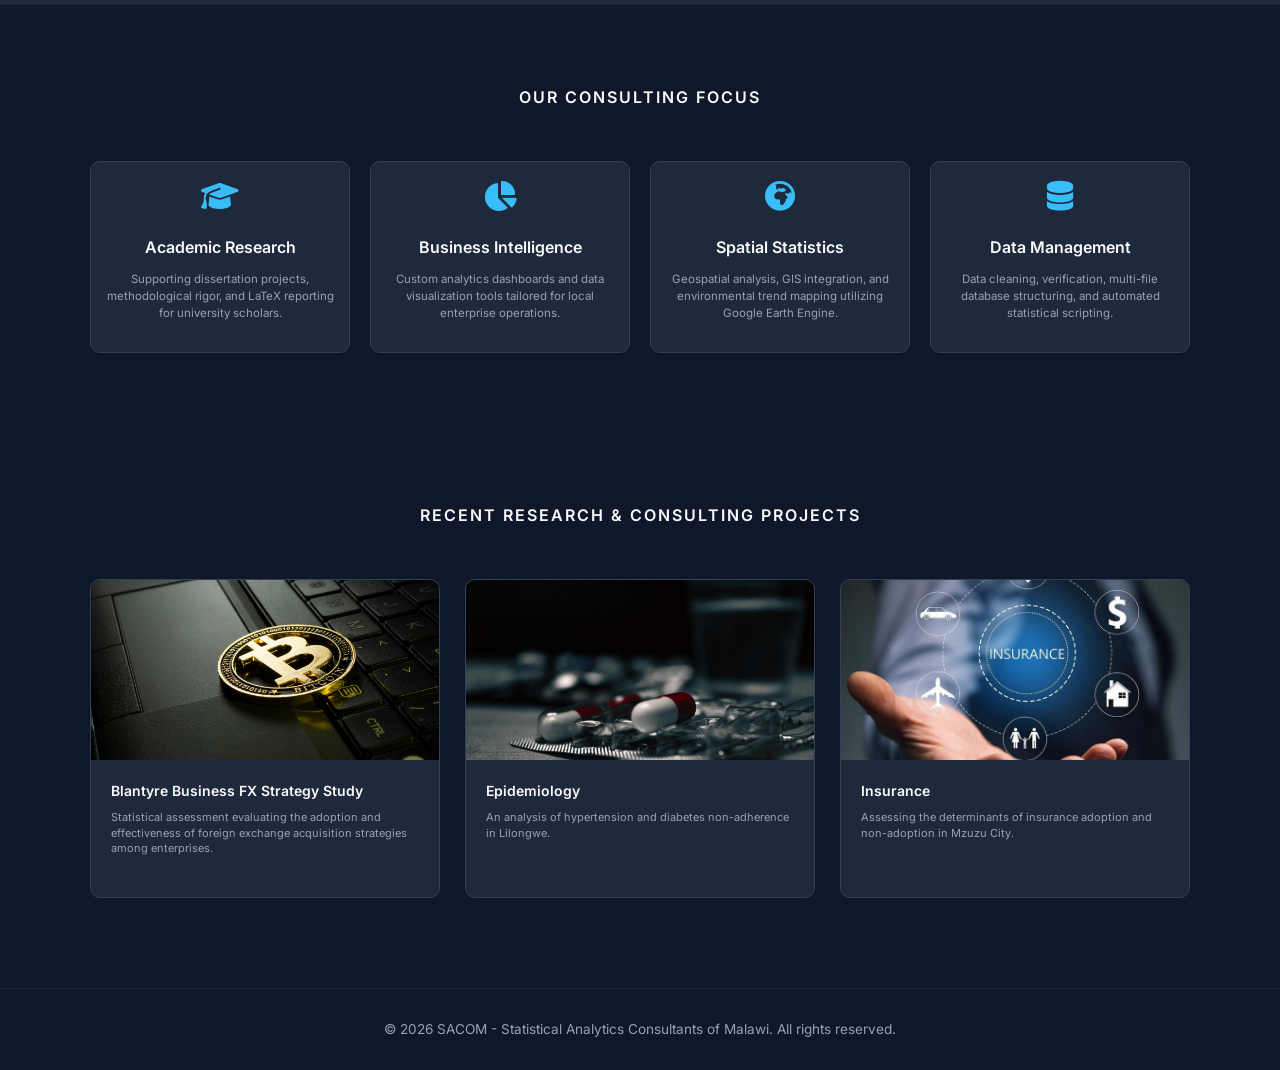
==== commit 8305204a: "Update index.html" ====
--- a/index.html
+++ b/index.html
@@ -6,7 +6,7 @@
     <title>SACOM - Statistical Analytics Consultants of Malawi</title>
     
     <!-- FAVICON (Browser Tab & Search Bar Icon) -->
-    <link rel="icon" type="image/jpeg" sizes="32x32" href="SACOM2.jpeg">
+    <link rel="icon" type="image/jpeg" sizes="32x32" href="SACOM2.jpeg?v=2">
     
     <!-- Google Fonts -->
     <link href="https://fonts.googleapis.com/css2?family=Inter:wght@300;400;500;600;700&display=swap" rel="stylesheet">
@@ -490,4 +490,4 @@
     <!-- External JavaScript -->
     <script src="script.js"></script>
 </body>
-</html>+</html>
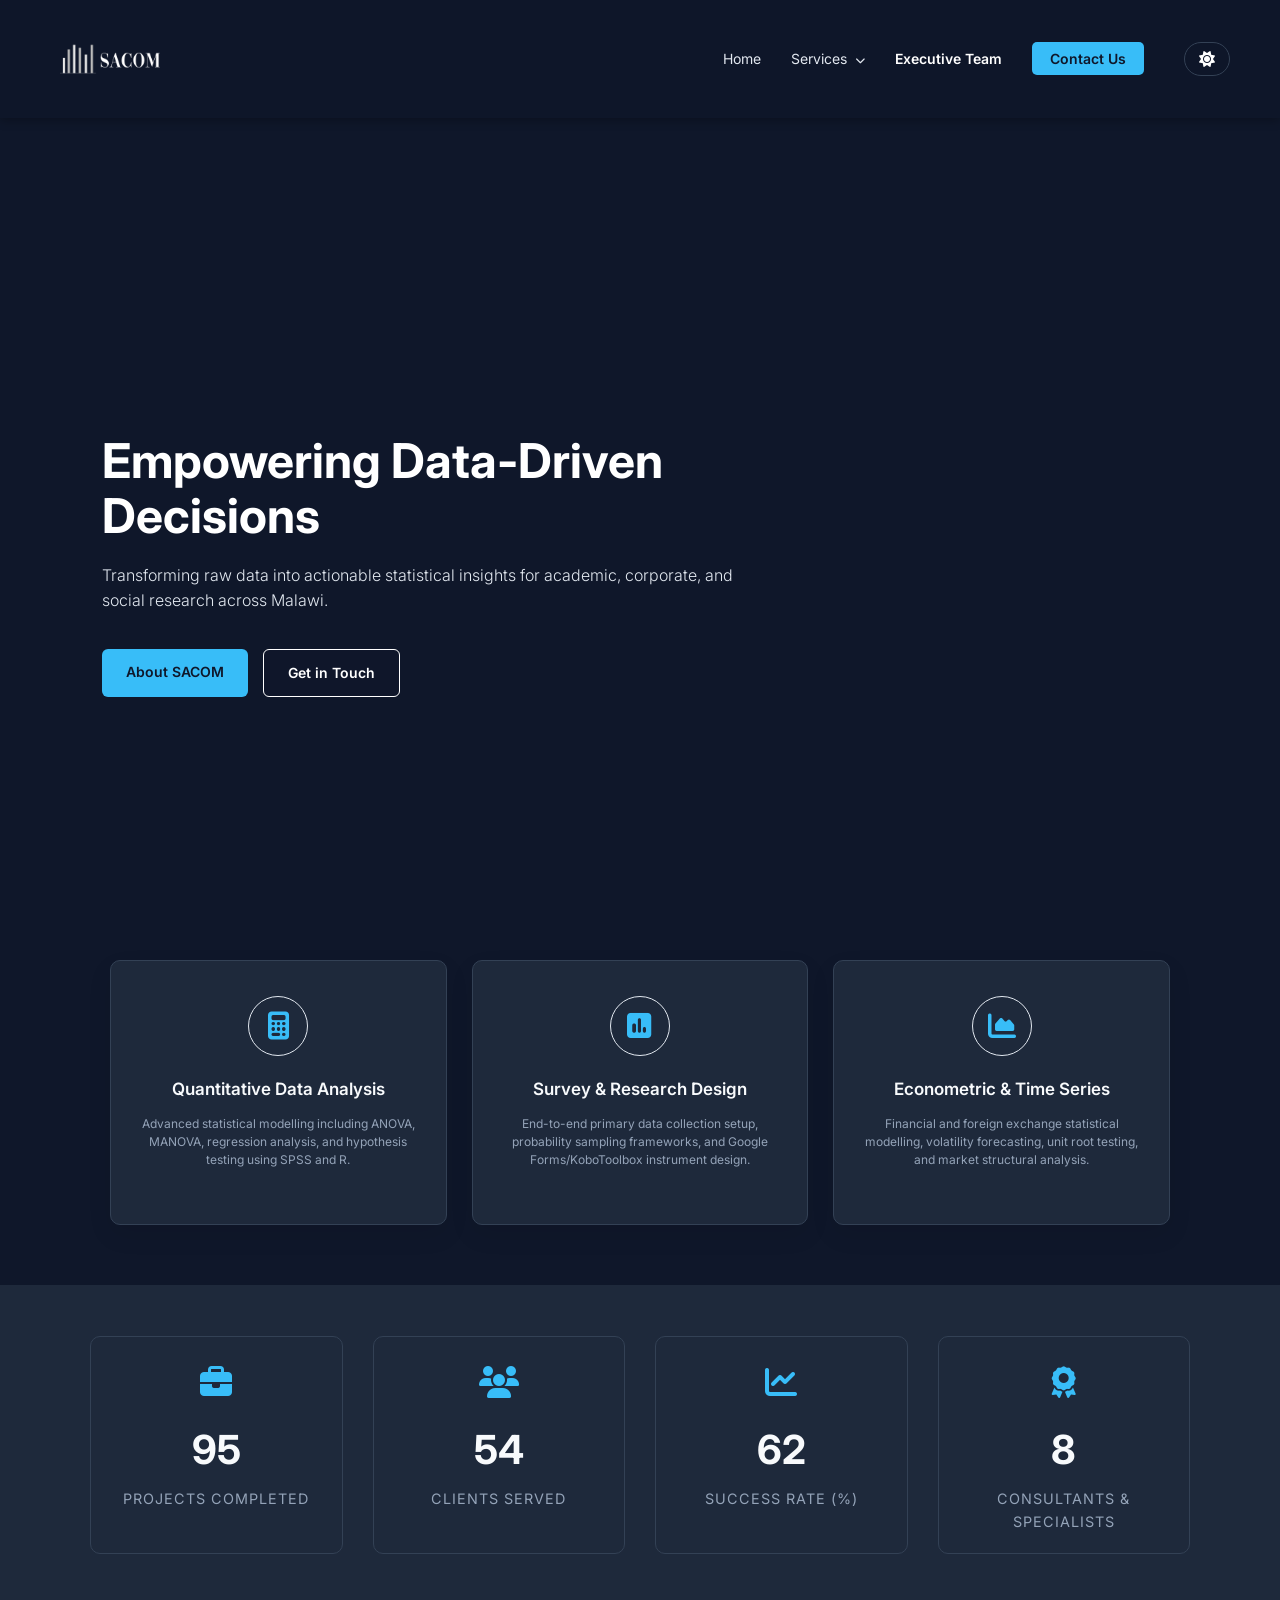
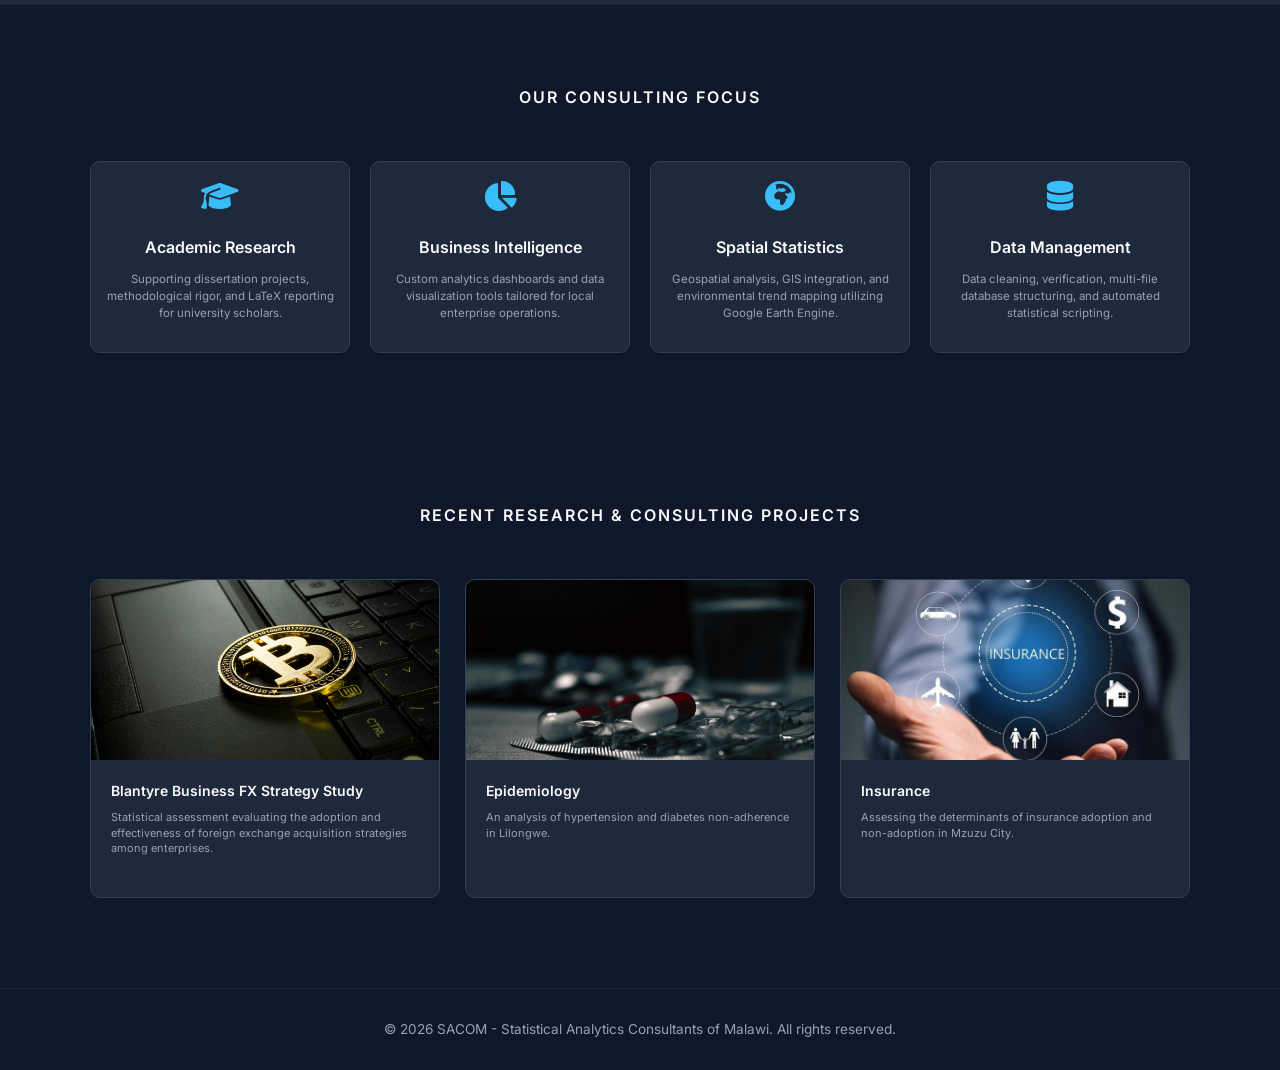
==== commit 94fe626a: "Update index.html" ====
--- a/index.html
+++ b/index.html
@@ -6,7 +6,7 @@
     <title>SACOM - Statistical Analytics Consultants of Malawi</title>
     
     <!-- FAVICON (Browser Tab & Search Bar Icon) -->
-    <link rel="icon" type="image/jpeg" sizes="32x32" href="SACOM2.jpeg?v=2">
+    <link rel="icon" type="image/jpeg" sizes="32x32" href="SACOM2.jpeg">
     
     <!-- Google Fonts -->
     <link href="https://fonts.googleapis.com/css2?family=Inter:wght@300;400;500;600;700&display=swap" rel="stylesheet">
